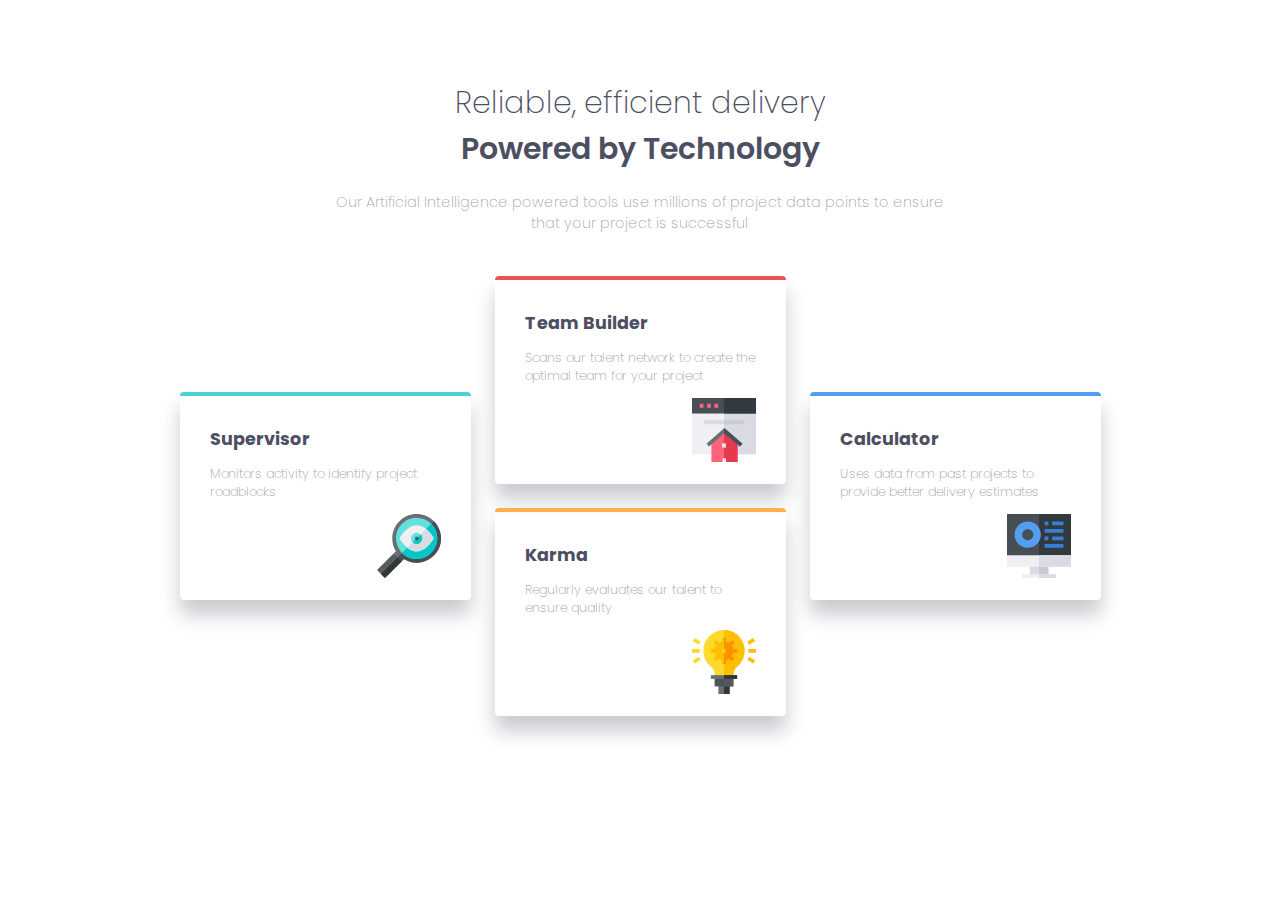
==== index.html @ 75c02fce "Initial commit" ====
<!DOCTYPE html>
<html lang="en">
<head>
  <meta charset="UTF-8">
  <meta name="viewport" content="width=device-width, initial-scale=1.0"> <!-- displays site properly based on user's device -->

  <link rel="icon" type="image/png" sizes="32x32" href="favicon-32x32.png">
  
  <title>Four card in Flex </title>

  <link href="https://fonts.googleapis.com/css?family=Poppins:200,400,600&display=swap" rel="stylesheet">
  <link rel="stylesheet" href="style.css">

  <!-- Feel free to remove these styles or customise in your own stylesheet 👍 -->
  <style>
    .attribution { font-size: 11px; text-align: center; }
    .attribution a { color: hsl(228, 45%, 44%); }
  </style>
</head>
<body>
  
  <header>
    <h1 class="page-title">Reliable, efficient delivery<strong>Powered by Technology</strong></h1>
    <p class="subtitle">Our Artificial Intelligence powered tools use millions of project data points to ensure that your project is successful</p>
  </header>

  <div class="card-container">

    <div class="card border-top-cyan">
      <h3 class="card-title">Supervisor</h3>
      <p class="card-description">Monitors activity to identify project roadblocks</p>
      <img class="card-img" src="icon-supervisor.svg" alt="Supervisor" />
    </div>

    <div class="card-container-center">
      <div class="card border-top-red">
        <h3 class="card-title">Team Builder</h3>
        <p class="card-description">Scans our talent network to create the optimal team for your project</p>
        <img class="card-img" src="icon-team-builder.svg" alt="Team Builder" />
      </div>

      <div class="card border-top-orange">
        <h3 class="card-title">Karma</h3>
        <p class="card-description">Regularly evaluates our talent to ensure quality</p>
        <img class="card-img" src="icon-karma.svg" alt="Karma" />
      </div>
    </div>

    <div class="card border-top-blue">
      <h3 class="card-title">Calculator</h3>
      <p class="card-description">Uses data from past projects to provide better delivery estimates</p>
      <img class="card-img" src="icon-calculator.svg" alt="Calculator" />
    </div>
  </div>
</body>
</html>
---- style.css ----
body {
    align-items: center;
    color: hsl(229, 6%, 66%);
    display: flex;
    flex-flow: column;
    font-family: 'Poppins', sans-serif;
    font-size: 12px;
    font-weight: 200;
    margin: 17px;
}

header {
    align-items: stretch;
    display: flex;
    flex-flow: column;
    margin: 60px auto 30px;
    text-align: center;
}

.page-title {
    color: hsl(234, 12%, 34%);
    font-weight: 200;
}

.page-title strong {
    display: block;
    font-weight: 600;
}

.subtitle {
    align-self: center;
    font-size: 0.9rem;
    margin: 0 30px;
}

.card-container {
    align-items: center;
    display: flex;
    flex-flow: column wrap;
    width: auto;
    justify-content: center;
}

.card {
    border-radius: 4px;
    box-shadow: 0 15px 20px hsl(229, 6%, 80%);
    box-sizing: border-box;
    height: 208px;
    margin: 12px;
    order: 0;
    padding: 30px;
    position: relative;
    width: 291px;
}

.card-title {
    color: hsl(234, 12%, 34%);
    margin: 0;
}

.card-description {
    font-size: 0.8rem;
}

.card-img {
    position: absolute;
    right: 30px;
}

.border-top-red {
    border-top: 4px solid hsl(0, 78%, 62%);
}

.border-top-cyan {
    border-top: 4px solid hsl(180, 62%, 55%);
}

.border-top-orange {
    border-top: 4px solid hsl(34, 97%, 64%);
}

.border-top-blue {
    border-top: 4px solid hsl(212, 86%, 64%);
}

/* Medium Screens */
@media (min-width: 700px) {
    body {
        font-size: 15px;
        margin: 0;
    }

    .subtitle {
        width: 70%;
    }

    .card-container {
        flex-flow: row wrap;
    }

    .card-container-center {
        display: flex;
        order: 1;
    }
}

/* Desktop Screens */
@media (min-width: 1100px) {
    .card-container-center {
        flex-flow: column;
        order: 0;
    }
}
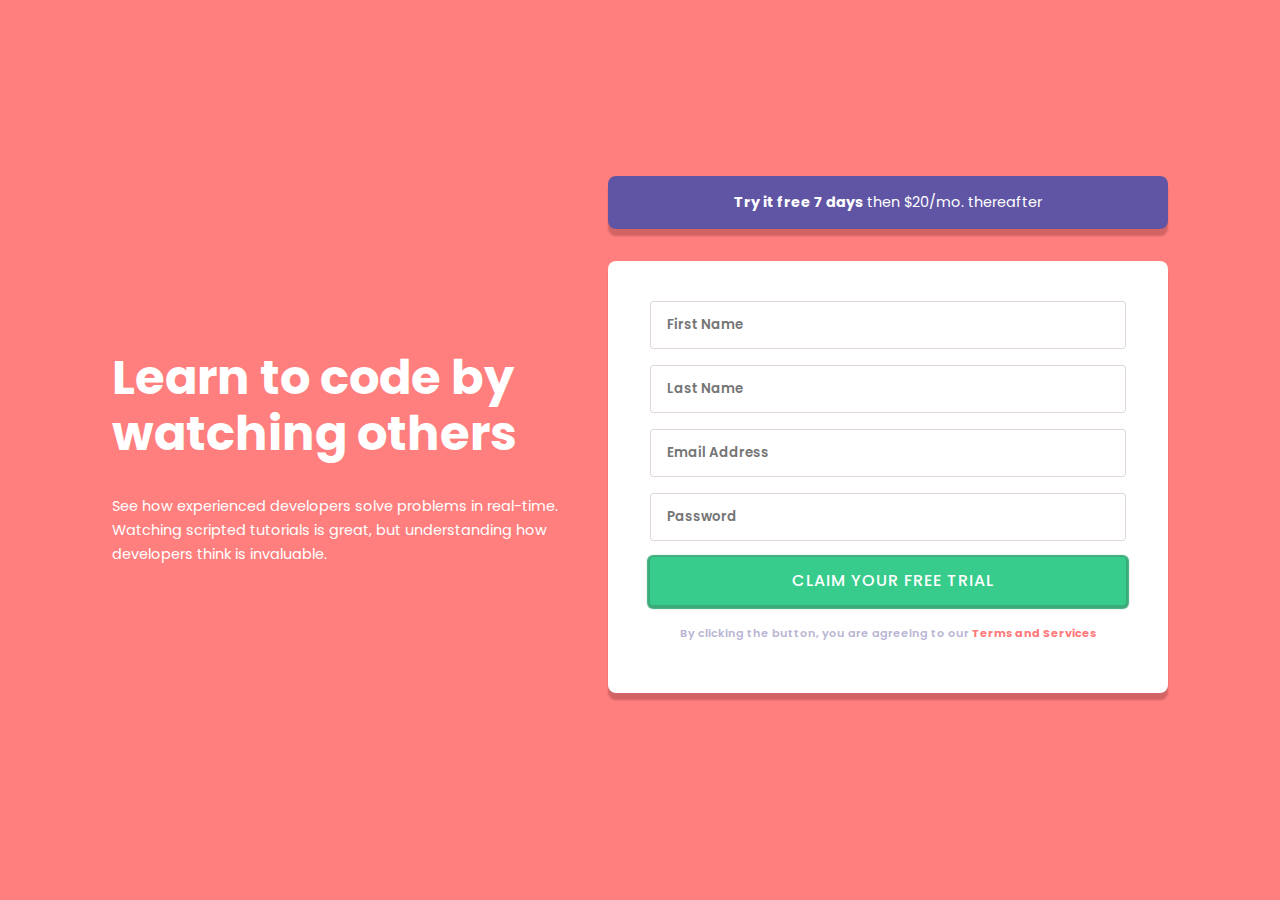
==== commit f6bbbf75: "Add files via upload" ====
--- a/index.html
+++ b/index.html
@@ -1,56 +1,50 @@
-<!DOCTYPE html>
-<html lang="en">
-<head>
-  <meta charset="UTF-8">
-  <meta name="viewport" content="width=device-width, initial-scale=1.0"> <!-- displays site properly based on user's device -->
-
-  <link rel="icon" type="image/png" sizes="32x32" href="favicon-32x32.png">
-  
-  <title>Four card in Flex </title>
-
-  <link href="https://fonts.googleapis.com/css?family=Poppins:200,400,600&display=swap" rel="stylesheet">
-  <link rel="stylesheet" href="style.css">
-
-  <!-- Feel free to remove these styles or customise in your own stylesheet 👍 -->
-  <style>
-    .attribution { font-size: 11px; text-align: center; }
-    .attribution a { color: hsl(228, 45%, 44%); }
-  </style>
-</head>
-<body>
-  
-  <header>
-    <h1 class="page-title">Reliable, efficient delivery<strong>Powered by Technology</strong></h1>
-    <p class="subtitle">Our Artificial Intelligence powered tools use millions of project data points to ensure that your project is successful</p>
-  </header>
-
-  <div class="card-container">
-
-    <div class="card border-top-cyan">
-      <h3 class="card-title">Supervisor</h3>
-      <p class="card-description">Monitors activity to identify project roadblocks</p>
-      <img class="card-img" src="icon-supervisor.svg" alt="Supervisor" />
-    </div>
-
-    <div class="card-container-center">
-      <div class="card border-top-red">
-        <h3 class="card-title">Team Builder</h3>
-        <p class="card-description">Scans our talent network to create the optimal team for your project</p>
-        <img class="card-img" src="icon-team-builder.svg" alt="Team Builder" />
-      </div>
-
-      <div class="card border-top-orange">
-        <h3 class="card-title">Karma</h3>
-        <p class="card-description">Regularly evaluates our talent to ensure quality</p>
-        <img class="card-img" src="icon-karma.svg" alt="Karma" />
-      </div>
-    </div>
-
-    <div class="card border-top-blue">
-      <h3 class="card-title">Calculator</h3>
-      <p class="card-description">Uses data from past projects to provide better delivery estimates</p>
-      <img class="card-img" src="icon-calculator.svg" alt="Calculator" />
-    </div>
-  </div>
-</body>
-</html>
+<!DOCTYPE html>
+<html lang="en">
+<head>
+  <meta charset="UTF-8">
+  <meta name="viewport" content="width=device-width, initial-scale=1.0"> <!-- displays site properly based on user's device -->
+
+  <link rel="icon" type="image/png" sizes="32x32" href="./images/favicon-32x32.png">
+  <link rel="stylesheet" href="style.css">
+  <link href="https://fonts.googleapis.com/css?family=Poppins:400,500,600,700&display=swap" rel="stylesheet">
+  <title>sign up Form</title>
+
+  <!-- Feel free to remove these styles or customise in your own stylesheet 👍 -->
+  <style>
+    .attribution { font-size: 11px; text-align: center; }
+    .attribution a { color: hsl(228, 45%, 44%); }
+  </style>
+</head>
+<body>
+<div class="page_container">
+  <div class="header">
+  <h1>Learn to code by 
+    watching others</h1>
+
+  <p>See how experienced developers solve problems in real-time. Watching scripted tutorials is great, 
+  but understanding how developers think is invaluable.</p> 
+</div>
+<div class="forms_container">
+  <button class="btn_action"><span><strong>Try it free 7 days</strong> then $20/mo. thereafter</span>
+  </button>
+<!--přidat divy na error zprávy, sem nebo do js-->
+<form id="form" novalidate>
+  <input id="firstName" name="name" type="text"  placeholder="First Name" title="Input your First name"  required>
+  <div class="form_error"><em>First Name cannot be empty</em></div>
+  <input id="lastName" name="lastName" type="text" placeholder="Last Name" title="Input your Last name" required>
+  <div class="form_error"><em>Last Name cannot be empty</em></div>
+  <input id="email" name="email" type="email" placeholder="Email Address" title="Input your email" required>
+  <div class="form_error"><em>Looks like this is not an email</em></div>
+  <input id="password" name="password" type="password" placeholder="Password" title="Input any password" required>
+  <div class="form_error"><em>Password cannot be empty</em></div>
+  <input id="formSubmit" class="btn_submit" name="submit" type="submit" value="Claim your free trial">
+  <p>
+  By clicking the button, you are agreeing to our <a>Terms and Services</a>
+  </p>
+</form>
+</div> 
+</div>
+
+  <script src="app.js"></script>
+</body>
+</html>--- a/style.css
+++ b/style.css
@@ -1,113 +1,196 @@
-body {
-    align-items: center;
-    color: hsl(229, 6%, 66%);
-    display: flex;
-    flex-flow: column;
-    font-family: 'Poppins', sans-serif;
-    font-size: 12px;
-    font-weight: 200;
-    margin: 17px;
-}
-
-header {
-    align-items: stretch;
-    display: flex;
-    flex-flow: column;
-    margin: 60px auto 30px;
-    text-align: center;
-}
-
-.page-title {
-    color: hsl(234, 12%, 34%);
-    font-weight: 200;
-}
-
-.page-title strong {
-    display: block;
-    font-weight: 600;
-}
-
-.subtitle {
-    align-self: center;
-    font-size: 0.9rem;
-    margin: 0 30px;
-}
-
-.card-container {
-    align-items: center;
-    display: flex;
-    flex-flow: column wrap;
-    width: auto;
-    justify-content: center;
-}
-
-.card {
-    border-radius: 4px;
-    box-shadow: 0 15px 20px hsl(229, 6%, 80%);
-    box-sizing: border-box;
-    height: 208px;
-    margin: 12px;
-    order: 0;
-    padding: 30px;
-    position: relative;
-    width: 291px;
-}
-
-.card-title {
-    color: hsl(234, 12%, 34%);
-    margin: 0;
-}
-
-.card-description {
-    font-size: 0.8rem;
-}
-
-.card-img {
-    position: absolute;
-    right: 30px;
-}
-
-.border-top-red {
-    border-top: 4px solid hsl(0, 78%, 62%);
-}
-
-.border-top-cyan {
-    border-top: 4px solid hsl(180, 62%, 55%);
-}
-
-.border-top-orange {
-    border-top: 4px solid hsl(34, 97%, 64%);
-}
-
-.border-top-blue {
-    border-top: 4px solid hsl(212, 86%, 64%);
-}
-
-/* Medium Screens */
-@media (min-width: 700px) {
-    body {
-        font-size: 15px;
-        margin: 0;
-    }
-
-    .subtitle {
-        width: 70%;
-    }
-
-    .card-container {
-        flex-flow: row wrap;
-    }
-
-    .card-container-center {
-        display: flex;
-        order: 1;
-    }
-}
-
-/* Desktop Screens */
-@media (min-width: 1100px) {
-    .card-container-center {
-        flex-flow: column;
-        order: 0;
-    }
+:root {
+    --red: hsl(0, 100%, 74%);
+    --green: hsl(154, 59%, 51%);
+    --green-border: hsl(154, 49%, 45%);
+    --blue: hsl(248, 32%, 49%);
+    --dark-blue: hsl(249, 10%, 26%);
+    --grayish-blue: hsl(246, 25%, 77%);
+    --shadow-red: hsl(0, 56%, 61%);
+    --gray-border: rgb(224, 214, 214);
+}
+
+body {
+    font-family: "Poppins", sans-serif;
+    background: url("images/bg-intro-mobile.png") no-repeat;
+    background-size: cover;
+    padding: 0;
+    margin: 0;
+    font-size: 16px;
+    text-align: center;
+    display: flex;
+    flex-direction: column;
+    align-items: center;
+    overflow-x: hidden;
+}
+
+.page_container {
+    box-sizing: border-box;
+    min-width: 350px;
+    max-width: 1440px;
+    width: 100%;
+    height: 100%;
+    background: rgba(255, 0, 0, 0.5);
+    display: flex;
+    flex-direction: column;
+    padding: 0 1rem;
+}
+
+.header {
+    color: white;
+}
+
+h1 {
+    white-space: pre-line;
+    font-weight: 600;
+    font-size: 1.5rem;
+    line-height: 2.1rem;
+    margin-top: 5rem;
+}
+
+p {
+    margin: 0;
+    margin-bottom: 4rem;
+    padding: 0;
+    font-weight: 400;
+    line-height: 1.5rem;
+    font-size: 0.9rem;
+}
+
+.btn_action{
+    box-sizing: border-box;
+    width: 100%;
+    margin: 0;
+    background: var(--blue);
+    color: white;
+    border: none;
+    border-radius: 0.5rem;
+    padding: 1rem;
+    box-shadow: 0px 7px 2px 0px var(--shadow-red);
+    cursor: pointer;
+}
+
+.btn_action span {
+    font-family: "Poppins", sans-serif;
+    margin: 0;
+    padding: 0 3rem;
+    font-weight: 400;
+    font-size: 0.9rem;
+}
+
+form {
+    display: flex;
+    flex-direction: column;
+    align-items: center;
+    justify-content: space-evenly;
+    background: white;
+    margin: 2rem 0;
+    border-radius: 0.5rem;
+    box-shadow: 0px 7px 2px 0px var(--shadow-red);
+}
+
+input:first-of-type {
+    margin-top: 1.5rem;
+}
+
+input {
+    box-sizing: border-box;
+    font-family: "Poppins", sans-serif;
+    font-weight: 600;
+    width: 85%;
+    height: 3rem;
+    margin-top: 1rem;
+    padding-left: 1rem;
+    border: 1px solid var(--gray-border);
+    border-radius: 0.2rem;
+}
+
+input:focus {
+    border: 1px solid black;
+}
+
+.btn_submit {
+    font-size: 1rem;
+    letter-spacing: 1px;
+    text-transform: uppercase;
+    font-weight: 500;
+    box-sizing: border-box;
+    width: 85%;
+    background: var(--green);
+    border: none;
+    box-shadow: 0px 1px 1px 3px var(--green-border);
+    color: white;
+    cursor: pointer;
+}
+
+form p {
+    font-size: 0.7rem;
+    padding: 1rem 3rem;
+    margin-bottom: 1rem;
+    font-weight: 600;
+    color: var(--grayish-blue);
+    line-height: 1.5rem;
+}
+
+form a {
+    color: var(--red);
+    font-weight: 700;
+}
+
+.error {
+    background: url("images/icon-error.svg") no-repeat;
+    background-position: 95% center;
+    background-size: 1.5rem 1.5rem;
+}
+
+.form_error {
+    display: none;
+    margin-top: 0.3rem;
+    box-sizing: border-box;
+    width: 85%;
+    text-align: end;
+    color:var(--red);
+    font-size: 0.7rem;
+    font-weight: 500;
+}
+
+@media screen and (min-width: 720px) {
+
+    body {
+        background-repeat: repeat;
+        background-size: auto 50rem;
+        background-clip: border-box;
+        overflow: hidden;
+    }
+
+    .page_container {
+        flex-direction: row;
+        height: 100vh;
+        align-items: center;
+        justify-content: center;
+    }
+
+    .header {
+        width: 49%;
+        max-width: 30rem;
+        text-align: left;
+        padding-right: 1rem;
+    }
+
+    .forms_container {
+        width: 49%;
+        max-width: 35rem;
+        align-items: flex-start;
+    }
+
+    form {
+        padding: 1rem 0;
+    }
+
+    h1 {
+        font-weight: 700;
+        font-size: 3rem;
+        line-height: 3.5rem;
+    }
+
+    
 }